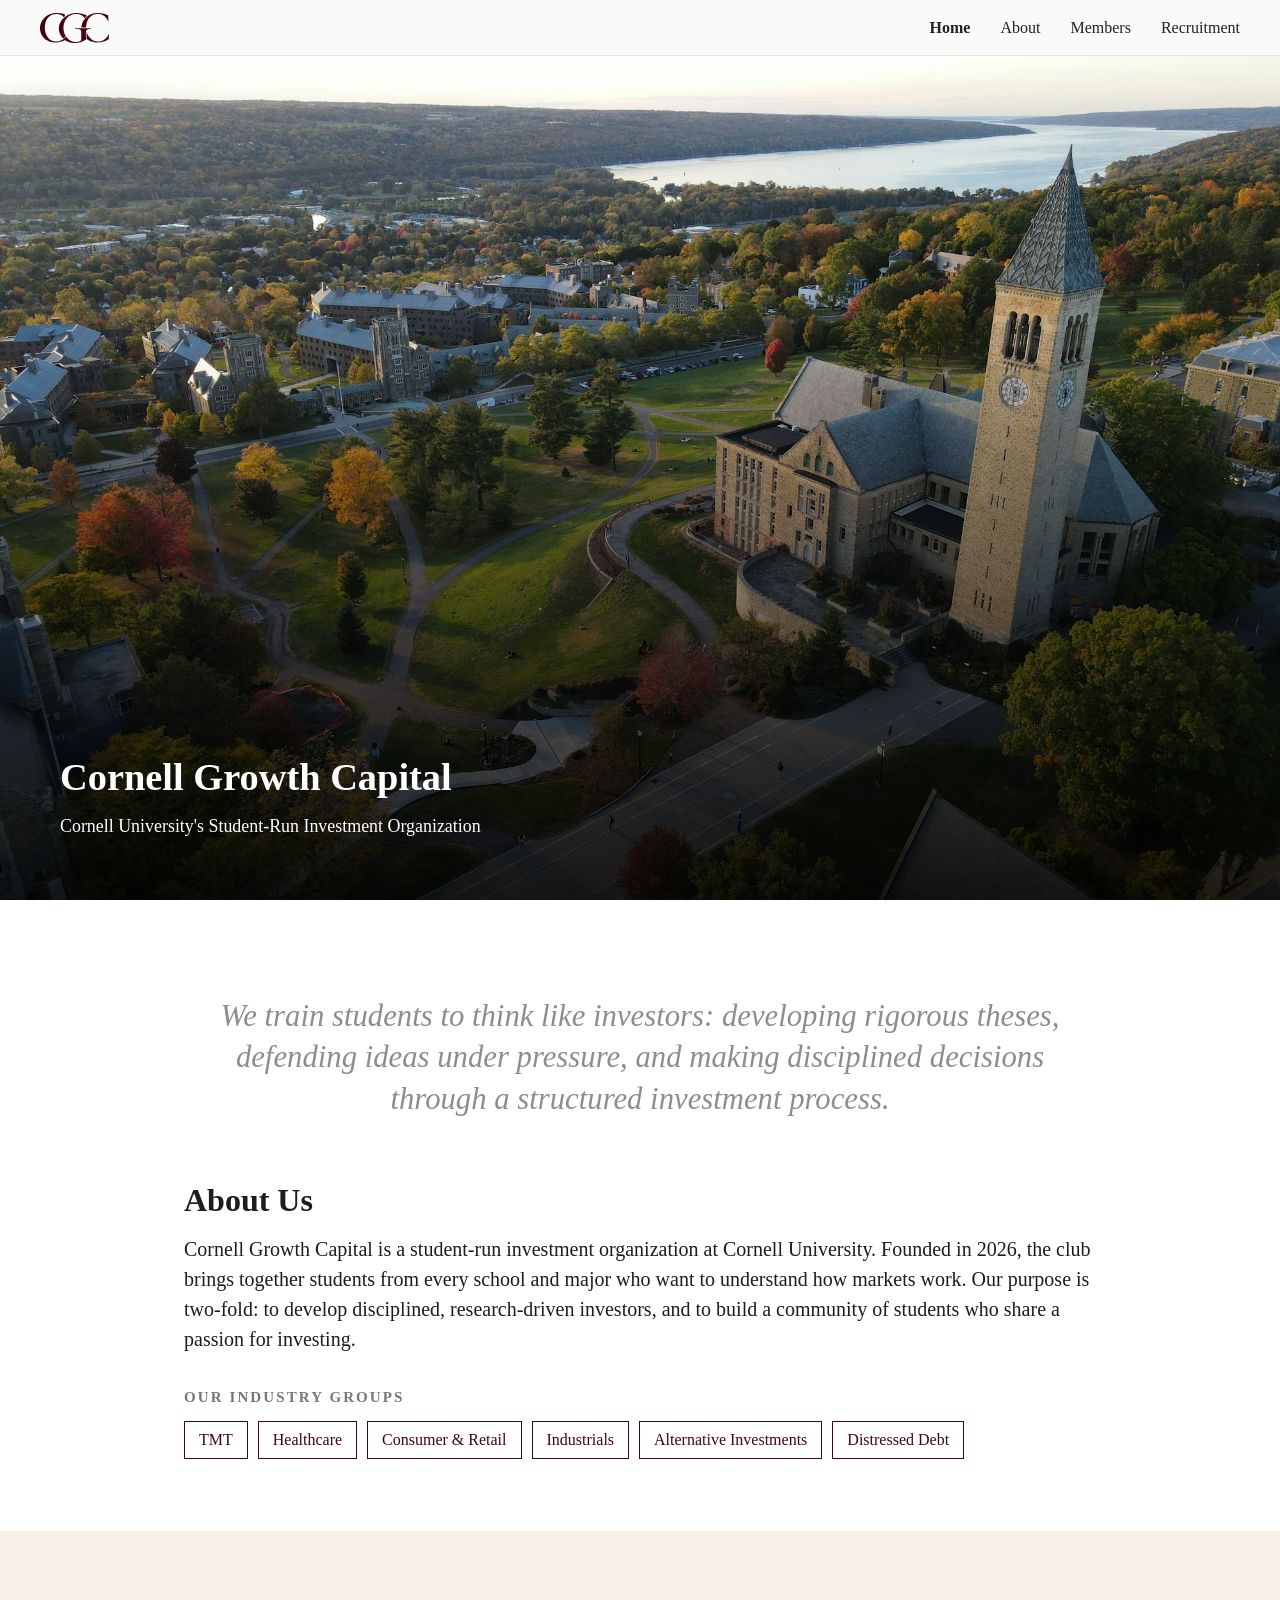
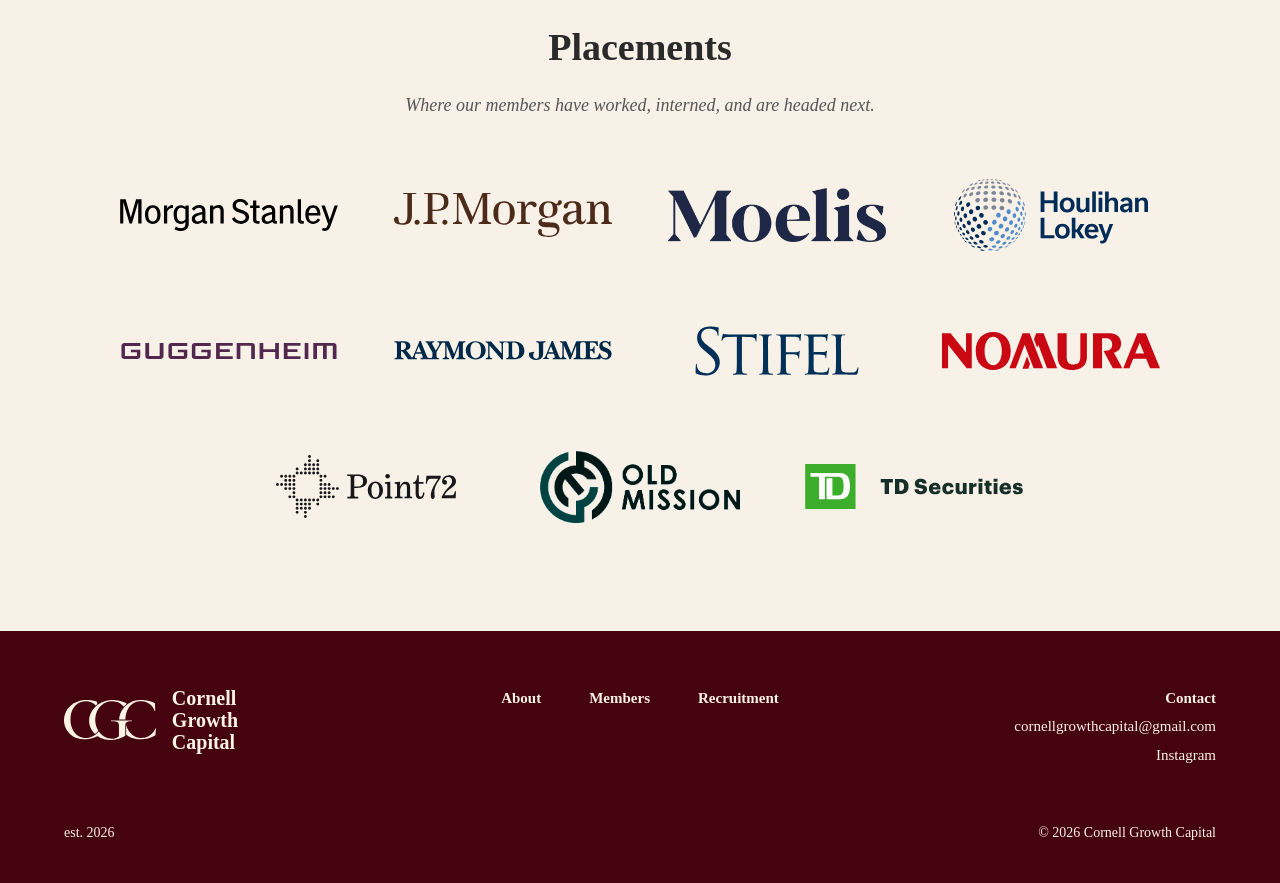
==== index.html @ 657f3362 "Add Nomura, Raymond James and Stifel to placements; center the last logo row Co-Authored-By: Claude " ====
<!doctype html>
<html lang="en">
<head>
  <meta charset="utf-8">
  <meta name="viewport" content="width=device-width, initial-scale=1">
  <title>Cornell Growth Capital</title>
  <meta name="description" content="Cornell Growth Capital is a student-run investment organization at Cornell University.">
  <link rel="icon" href="images/favicon.svg" type="image/svg+xml">
  <link rel="stylesheet" href="styles.css?v=20261026193333">
</head>
<body>
  <a class="skip" href="#main">Skip to content</a>

  <header class="nav">
    <a class="nav-logo" href="#top" aria-label="Cornell Growth Capital home"><img src="images/logo.svg" alt=""></a>
    <button class="nav-toggle" aria-expanded="false" aria-controls="nav-links" aria-label="Menu"><span></span><span></span><span></span></button>
    <nav id="nav-links" aria-label="Primary">
      <a href="#top" aria-current="page">Home</a>
      <a href="#about">About</a>
      <a href="people">Members</a>
      <a href="recruitment">Recruitment</a>
    </nav>
  </header>

  <main id="main">
    <section class="hero">
      <!-- Photo: Will Barkoff / Unsplash -->
      <img src="images/home.jpg" style="object-position: 75% 50%" alt="Aerial view of McGraw Tower and Libe Slope above Cayuga Lake in autumn" fetchpriority="high">
      <div class="hero-text">
        <h1>Cornell Growth Capital</h1>
        <p>Cornell University's Student-Run Investment Organization</p>
      </div>
    </section>

    <section class="intro" id="about">
      <p class="mission">We train students to think like investors: developing rigorous theses, defending ideas under pressure, and making disciplined decisions through a structured investment process.</p>
      <h2>About Us</h2>
      <p>Cornell Growth Capital is a student-run investment organization at Cornell University. Founded in 2026, the club brings together students from every school and major who want to understand how markets work. Our purpose is two-fold: to develop disciplined, research-driven investors, and to build a community of students who share a passion for investing.</p>
      <h3 class="group-label">Our Industry Groups</h3>
      <ul class="group-tags">
        <li>TMT</li>
        <li>Healthcare</li>
        <li>Consumer &amp; Retail</li>
        <li>Industrials</li>
        <li>Alternative Investments</li>
        <li>Distressed Debt</li>
      </ul>
    </section>

    <section class="placements" id="placements">
      <h2 class="section-title">Placements</h2>
      <p class="placements-intro">Where our members have worked, interned, and are headed next.</p>
      <!-- Add a firm: drop its logo in images/firms/ and add an <li> below -->
      <ul class="logo-wall">
        <li><img src="images/firms/morgan-stanley.svg" alt="Morgan Stanley" loading="lazy"></li>
        <li><img src="images/firms/jp-morgan.svg" alt="J.P. Morgan" loading="lazy"></li>
        <li><img src="images/firms/moelis.png" alt="Moelis &amp; Company" loading="lazy"></li>
        <li><img src="images/firms/houlihan-lokey.svg" alt="Houlihan Lokey" loading="lazy"></li>
        <li><img src="images/firms/guggenheim.svg" alt="Guggenheim Partners" loading="lazy"></li>
        <li><img src="images/firms/raymond-james.svg" alt="Raymond James" loading="lazy"></li>
        <li><img src="images/firms/stifel.svg" alt="Stifel" loading="lazy" style="max-height: 52px"></li>
        <li><img src="images/firms/nomura.svg" alt="Nomura" loading="lazy"></li>
        <li><img src="images/firms/point72.svg" alt="Point72" loading="lazy"></li>
        <li><img src="images/firms/old-mission.png" alt="Old Mission" loading="lazy"></li>
        <li><img src="images/firms/td-securities.svg" alt="TD Securities" loading="lazy"></li>
      </ul>
    </section>
  </main>

  <footer class="footer">
    <div class="footer-top">
      <a class="footer-brand" href="./"><img src="images/logo-light.svg" alt=""><span>Cornell<br>Growth<br>Capital</span></a>
      <nav class="footer-links" aria-label="Footer">
        <a href="#about">About</a>
        <a href="people">Members</a>
        <a href="recruitment">Recruitment</a>
      </nav>
      <div class="footer-col">
        <a href="mailto:cornellgrowthcapital@gmail.com">Contact</a>
        <a href="mailto:cornellgrowthcapital@gmail.com">cornellgrowthcapital@gmail.com</a>
        <a href="https://www.instagram.com/cornellgrowthcapital/" target="_blank" rel="noopener">Instagram</a>
      </div>
    </div>
    <div class="footer-bottom"><span>est. 2026</span><span>&copy; 2026 Cornell Growth Capital</span></div>
  </footer>

  <script src="main.js?v=20261026193333"></script>
</body>
</html>
---- styles.css ----
:root {
  --brand: #45030f;
  --brand-hover: #6b0f22;
  --cream: #fcf3e4;
  --ink: #1d1d1d;
  --grey: #8d8d8d;
  --line: #e6e4e1;
  --tint: #f3f2f0;
  --stripe: #f8eeed;
  --serif: "Palatino Linotype", "Book Antiqua", Palatino, "URW Palladio L", Georgia, serif;
  --nav-h: 56px;
}

*, *::before, *::after { box-sizing: border-box; }

html { scroll-behavior: smooth; }

body {
  margin: 0;
  padding-top: var(--nav-h);
  background: #fff;
  color: var(--ink);
  font: 18px/1.5 var(--serif);
  -webkit-font-smoothing: antialiased;
}

img { display: block; max-width: 100%; }
a { color: inherit; }
a:focus-visible, button:focus-visible, summary:focus-visible { outline: 2px solid var(--brand); outline-offset: 3px; }

.skip { position: absolute; left: -999px; top: 8px; z-index: 100; background: #fff; padding: 8px 14px; }
.skip:focus { left: 8px; }

/* ---------- Nav ---------- */
.nav {
  position: fixed; inset: 0 0 auto 0; z-index: 50;
  height: var(--nav-h);
  display: flex; align-items: center; justify-content: space-between;
  padding: 0 40px;
  background: rgba(250, 250, 250, 0.97);
  border-bottom: 1px solid var(--line);
}
.nav-logo img { width: auto; height: 30px; }
.nav nav { display: flex; gap: 30px; }
.nav nav a { text-decoration: none; font-size: 16px; color: #222; }
.nav nav a:hover { color: var(--brand); }
.nav nav a[aria-current="page"] { font-weight: 700; }
.nav-toggle { display: none; }

/* ---------- Hero ---------- */
.hero {
  position: relative;
  height: calc(100vh - var(--nav-h));
  height: calc(100svh - var(--nav-h));
  min-height: 520px;
  overflow: hidden;
  background: #222;
  color: #fff;
}
.hero > img { position: absolute; inset: 0; width: 100%; height: 100%; object-fit: cover; }
.hero::after {
  content: ""; position: absolute; inset: 0;
  background: linear-gradient(to top, rgba(0,0,0,.82) 0%, rgba(0,0,0,.45) 35%, rgba(0,0,0,0) 65%);
}
.hero-text { position: absolute; left: 60px; right: 60px; bottom: 60px; z-index: 1; }
.hero h1 { margin: 0 0 14px; font-size: clamp(30px, 3vw, 42px); line-height: 1.15; }
.hero p { margin: 0; max-width: 1080px; font-size: clamp(16px, 1.4vw, 20px); line-height: 1.5; }

.photo-credit { position: absolute; z-index: 1; right: 12px; bottom: 8px; font-size: 11px; color: rgba(255,255,255,.6); text-decoration: none; }
.photo-credit:hover { color: #fff; }

/* ---------- Home intro ---------- */
.intro { max-width: 960px; margin: 96px auto 72px; padding: 0 24px; }
.intro .mission {
  margin: 0; text-align: center;
  font-style: italic; font-size: clamp(22px, 2.4vw, 32px); line-height: 1.35;
  color: var(--grey);
}
.intro h2 { margin: 56px 0 10px; font-size: 32px; }
.intro p:not(.mission) { margin: 0; font-size: 20px; }

/* Industry group tags under About Us */
.group-label { margin: 32px 0 12px; font-size: 15px; letter-spacing: .14em; text-transform: uppercase; color: #777; }
.group-tags { display: flex; flex-wrap: wrap; gap: 10px; margin: 0; padding: 0; list-style: none; }
.group-tags li { padding: 6px 14px; border: 1px solid var(--brand); color: var(--brand); font-size: 16px; }

/* ---------- Generic sections ---------- */
.section { max-width: 1040px; margin: 0 auto; padding: 72px 24px; }
.section-title { margin: 0 0 44px; text-align: center; font-size: clamp(28px, 3vw, 38px); color: #2a2a2a; }

/* ---------- People ---------- */
.people { display: flex; flex-wrap: wrap; justify-content: center; gap: 44px 64px; max-width: 728px; margin: 0 auto; padding: 0; list-style: none; text-align: center; }
.people li { width: 200px; }
.people img { width: 200px; height: 200px; object-fit: cover; }
.people h3 { margin: 0 0 2px; font-size: 18px; }

/* Hover card: the info panel turns maroon and slides up over the photo */
.card-info { position: relative; padding: 12px 8px 10px; background: #fff; transition: background .3s, color .3s; }
.card-more {
  position: absolute; left: 0; right: 0; bottom: 100%;
  max-height: 0; overflow: hidden;
  background: var(--brand); transition: max-height .35s ease;
}
.people li:hover .card-info, .people li:focus-within .card-info { background: var(--brand); color: var(--cream); }
.people li:hover .card-more, .people li:focus-within .card-more { max-height: 240px; }
.people .card-meta { margin: 14px 8px 0; color: var(--cream); }
.read-more {
  margin: 12px 0 8px; padding: 2px 4px;
  background: none; border: 0; cursor: pointer;
  color: var(--cream); font: italic 15px var(--serif); letter-spacing: .02em;
}
.read-more span { display: inline-block; transition: transform .2s; }
.read-more:hover span { transform: translateX(4px); }
@media (hover: none) {
  .card-info { display: flex; flex-direction: column; }
  .card-more { position: static; order: 3; max-height: none; background: none; }
  .people li:hover .card-info { background: #fff; color: inherit; }
  .read-more { margin: 4px 0 0; color: var(--brand); }
}

/* Industry groups: one column per group, names listed under each */
.groups { display: grid; grid-template-columns: repeat(3, 1fr); gap: 40px 32px; max-width: 900px; margin: 0 auto; text-align: center; }
.groups h3 { margin: 0 0 12px; padding-bottom: 10px; border-bottom: 1px solid var(--line); font-size: 20px; line-height: 1.25; }
.groups ul { margin: 0; padding: 0; list-style: none; font-size: 16px; line-height: 1.8; }
.groups .tbd { color: #999; font-style: italic; }

/* Read More bio pop-up */
.bio-dialog {
  width: calc(100% - 32px); max-width: 560px; padding: 0; border: 0;
  background: #fff; color: var(--ink); font-family: var(--serif); text-align: center;
}
.bio-dialog::backdrop { background: rgba(20, 3, 8, .65); }
.bio-body { padding: 48px 40px 40px; }
.bio-dialog img { width: 200px; height: 200px; margin: 0 auto 22px; border-radius: 50%; object-fit: cover; }
.bio-dialog h2 { margin: 0; font-size: 28px; }
.bio-role { margin: 4px 0 0; color: var(--brand); font-size: 17px; }
.bio-meta { margin: 2px 0 0; color: #555; font-size: 15px; }
.bio-role:empty, .bio-meta:empty { display: none; }
.bio-text { margin: 22px 0 30px; font-size: 17px; line-height: 1.6; }
.bio-dialog .btn { margin: 0 auto; width: 260px; border: 0; cursor: pointer; font-family: var(--serif); font-size: 16px; }
.people p { margin: 0; font-size: 14px; line-height: 1.35; }

.people-sm { max-width: 784px; gap: 36px 48px; }
.people-sm li { width: 160px; }
.people-sm img { width: 160px; height: 160px; }

/* ---------- Recruitment ---------- */
.pathways { max-width: 860px; margin: 0 auto; }
.pathways p { margin: 0; font-size: 20px; }
.btn {
  display: block; width: 420px; max-width: 100%;
  margin: 34px auto 56px; padding: 15px 20px;
  background: var(--brand); color: var(--cream); text-align: center; text-decoration: none;
  font-size: 15px; font-weight: 700;
  transition: background .2s;
}
.btn:hover { background: var(--brand-hover); }

.schedule { width: 100%; max-width: 780px; margin: 0 auto; border-collapse: collapse; font-size: 15px; font-weight: 700; }
.schedule td { padding: 12px 16px; }
.schedule tr:nth-child(even) { background: var(--stripe); }
.note { max-width: 640px; margin: 28px auto 0; font-size: 14px; font-style: italic; color: #444; }

/* ---------- Home: placements + firm logo spots ---------- */
#about, #placements { scroll-margin-top: calc(var(--nav-h) + 24px); }
/* 4 per row; a short last row stays centred */
.logo-wall { display: flex; flex-wrap: wrap; justify-content: center; gap: 40px 56px; max-width: 1040px; margin: 0 auto; padding: 0; list-style: none; }
.logo-wall li { display: flex; align-items: center; justify-content: center; width: calc((100% - 3 * 56px) / 4); height: 96px; }
.logo-wall img { max-width: 100%; max-height: 72px; object-fit: contain; }
.placements { padding: 88px 24px 96px; background: #f7f1e8; }
.placements-intro { margin: -28px 0 48px; text-align: center; font-style: italic; color: #555; }

/* ---------- Footer ---------- */
.footer { background: var(--brand); color: var(--cream); padding: 56px 64px 40px; }
.footer a { text-decoration: none; }
.footer a:hover { text-decoration: underline; }
/* logo left, page links centred, contact right */
.footer-top { display: grid; grid-template-columns: 1fr auto 1fr; align-items: start; gap: 40px; }
.footer-brand { display: flex; align-items: center; gap: 16px; justify-self: start; font-size: 20px; font-weight: 700; line-height: 1.1; }
.footer-brand img { width: auto; height: 40px; }
.footer-links { display: flex; gap: 48px; font-size: 15px; font-weight: 700; }
.footer-col { display: flex; flex-direction: column; align-items: flex-end; gap: 6px; justify-self: end; font-size: 15px; }
.footer-col a:first-child { font-weight: 700; }
.footer-bottom { display: flex; justify-content: space-between; margin-top: 56px; font-size: 14px; }

/* ---------- Mobile ---------- */
@media (max-width: 800px) {
  .nav { padding: 0 16px; }
  .nav-toggle {
    display: flex; flex-direction: column; gap: 5px;
    padding: 10px; background: none; border: 0; cursor: pointer;
  }
  .nav-toggle span { width: 22px; height: 2px; background: #222; transition: transform .2s, opacity .2s; }
  .nav nav {
    position: absolute; top: var(--nav-h); left: 0; right: 0;
    flex-direction: column; gap: 0;
    background: #fafafa; border-bottom: 1px solid var(--line);
    display: none;
  }
  .nav nav a { padding: 14px 16px; border-top: 1px solid var(--line); }
  .nav-open .nav nav { display: flex; }
  .nav-open .nav-toggle span:nth-child(1) { transform: translateY(7px) rotate(45deg); }
  .nav-open .nav-toggle span:nth-child(2) { opacity: 0; }
  .nav-open .nav-toggle span:nth-child(3) { transform: translateY(-7px) rotate(-45deg); }

  .hero-text { left: 16px; right: 16px; bottom: 36px; }
  .intro { margin: 64px auto 72px; padding: 0 16px; }
  .section { padding: 56px 16px; }


  .people { gap: 32px 20px; }
  .people li { width: calc(50% - 10px); max-width: 160px; }
  .people img { width: 100%; height: auto; aspect-ratio: 1; }
  .placements { padding: 64px 16px 72px; }
  .logo-wall { gap: 28px 24px; }
  .logo-wall li { width: calc(50% - 12px); height: 64px; }
  .logo-wall img { max-height: 52px; }

  .groups { grid-template-columns: repeat(2, 1fr); gap: 32px 16px; }
  .footer { padding: 44px 16px 32px; }
  .footer-top { grid-template-columns: 1fr; gap: 28px; }
  .footer-links { gap: 28px; }
  .footer-col { align-items: flex-start; justify-self: start; }
  .footer-bottom { flex-direction: column; gap: 6px; margin-top: 40px; }
}

@media (prefers-reduced-motion: reduce) {
  html { scroll-behavior: auto; }
  *, *::before, *::after { transition: none !important; }
}
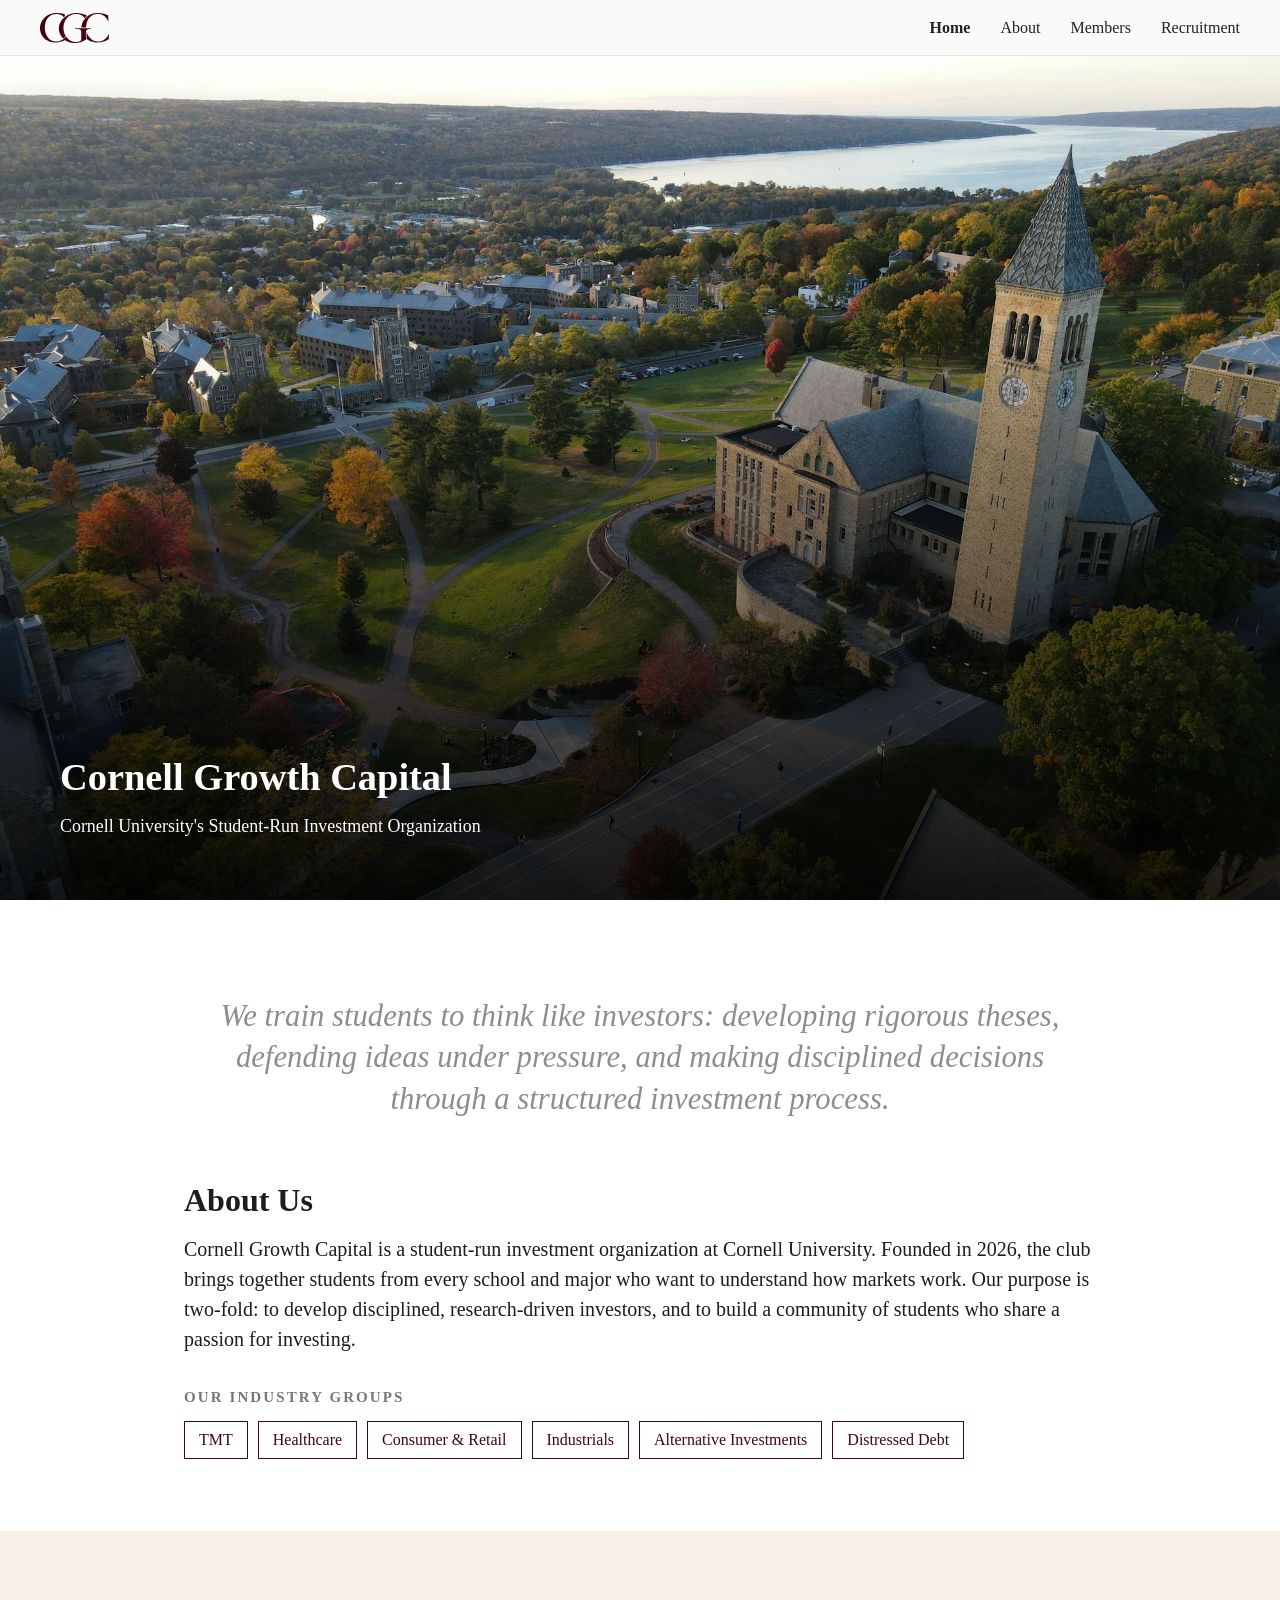
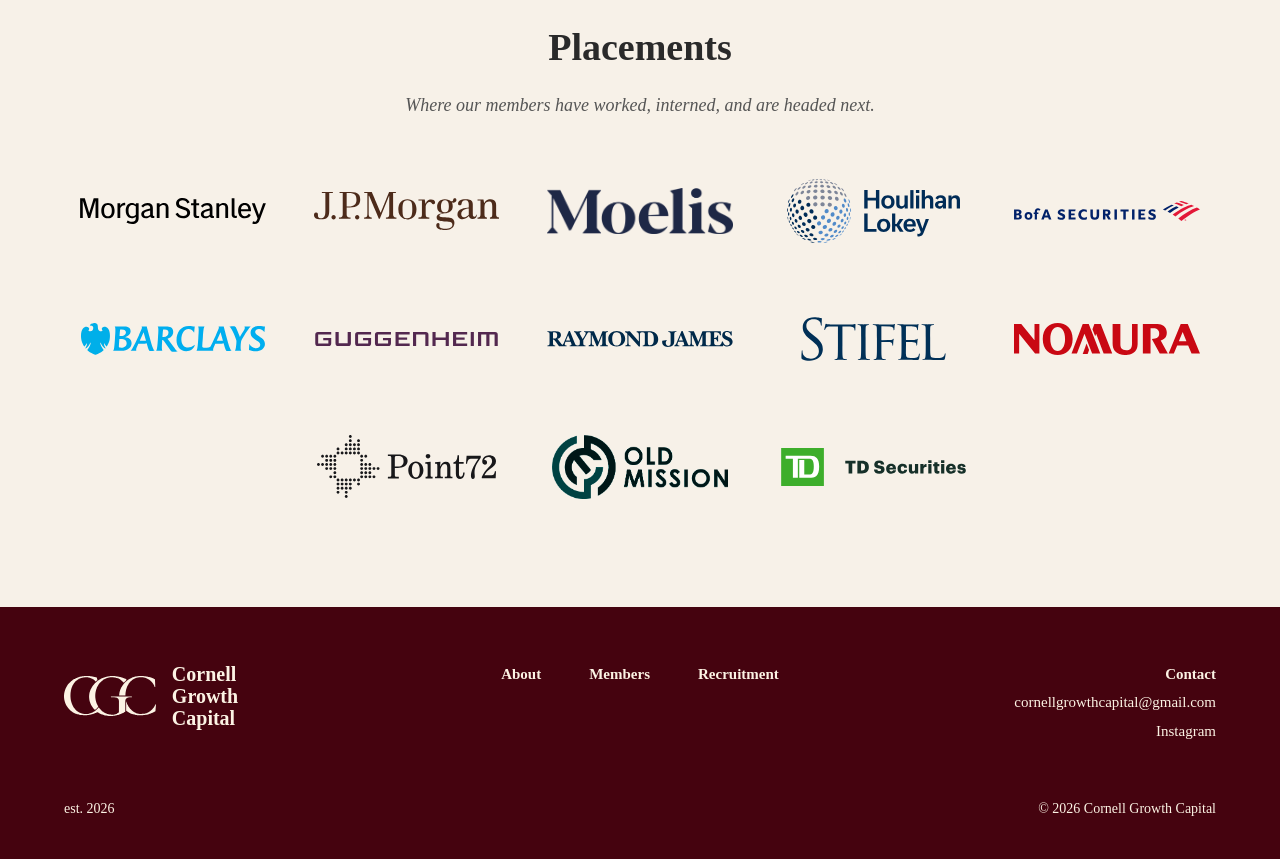
==== commit 292e186f: "Add BofA Securities and Barclays to placements; five logos per row Co-Authored-By: Claude Opus 5.5 (" ====
--- a/index.html
+++ b/index.html
@@ -6,7 +6,7 @@
   <title>Cornell Growth Capital</title>
   <meta name="description" content="Cornell Growth Capital is a student-run investment organization at Cornell University.">
   <link rel="icon" href="images/favicon.svg" type="image/svg+xml">
-  <link rel="stylesheet" href="styles.css?v=20261026193333">
+  <link rel="stylesheet" href="styles.css?v=20261026193442">
 </head>
 <body>
   <a class="skip" href="#main">Skip to content</a>
@@ -56,9 +56,11 @@
         <li><img src="images/firms/jp-morgan.svg" alt="J.P. Morgan" loading="lazy"></li>
         <li><img src="images/firms/moelis.png" alt="Moelis &amp; Company" loading="lazy"></li>
         <li><img src="images/firms/houlihan-lokey.svg" alt="Houlihan Lokey" loading="lazy"></li>
+        <li><img src="images/firms/bofa-securities.svg" alt="BofA Securities" loading="lazy"></li>
+        <li><img src="images/firms/barclays.svg" alt="Barclays" loading="lazy"></li>
         <li><img src="images/firms/guggenheim.svg" alt="Guggenheim Partners" loading="lazy"></li>
         <li><img src="images/firms/raymond-james.svg" alt="Raymond James" loading="lazy"></li>
-        <li><img src="images/firms/stifel.svg" alt="Stifel" loading="lazy" style="max-height: 52px"></li>
+        <li><img src="images/firms/stifel.svg" alt="Stifel" loading="lazy" style="max-height: 46px"></li>
         <li><img src="images/firms/nomura.svg" alt="Nomura" loading="lazy"></li>
         <li><img src="images/firms/point72.svg" alt="Point72" loading="lazy"></li>
         <li><img src="images/firms/old-mission.png" alt="Old Mission" loading="lazy"></li>
@@ -84,6 +86,6 @@
     <div class="footer-bottom"><span>est. 2026</span><span>&copy; 2026 Cornell Growth Capital</span></div>
   </footer>
 
-  <script src="main.js?v=20261026193333"></script>
+  <script src="main.js?v=20261026193442"></script>
 </body>
 </html>
--- a/styles.css
+++ b/styles.css
@@ -163,10 +163,10 @@
 
 /* ---------- Home: placements + firm logo spots ---------- */
 #about, #placements { scroll-margin-top: calc(var(--nav-h) + 24px); }
-/* 4 per row; a short last row stays centred */
-.logo-wall { display: flex; flex-wrap: wrap; justify-content: center; gap: 40px 56px; max-width: 1040px; margin: 0 auto; padding: 0; list-style: none; }
-.logo-wall li { display: flex; align-items: center; justify-content: center; width: calc((100% - 3 * 56px) / 4); height: 96px; }
-.logo-wall img { max-width: 100%; max-height: 72px; object-fit: contain; }
+/* 5 per row; a short last row stays centred */
+.logo-wall { display: flex; flex-wrap: wrap; justify-content: center; gap: 40px 48px; max-width: 1120px; margin: 0 auto; padding: 0; list-style: none; }
+.logo-wall li { display: flex; align-items: center; justify-content: center; width: calc((100% - 4 * 48px) / 5); height: 88px; }
+.logo-wall img { max-width: 100%; max-height: 64px; object-fit: contain; }
 .placements { padding: 88px 24px 96px; background: #f7f1e8; }
 .placements-intro { margin: -28px 0 48px; text-align: center; font-style: italic; color: #555; }
 
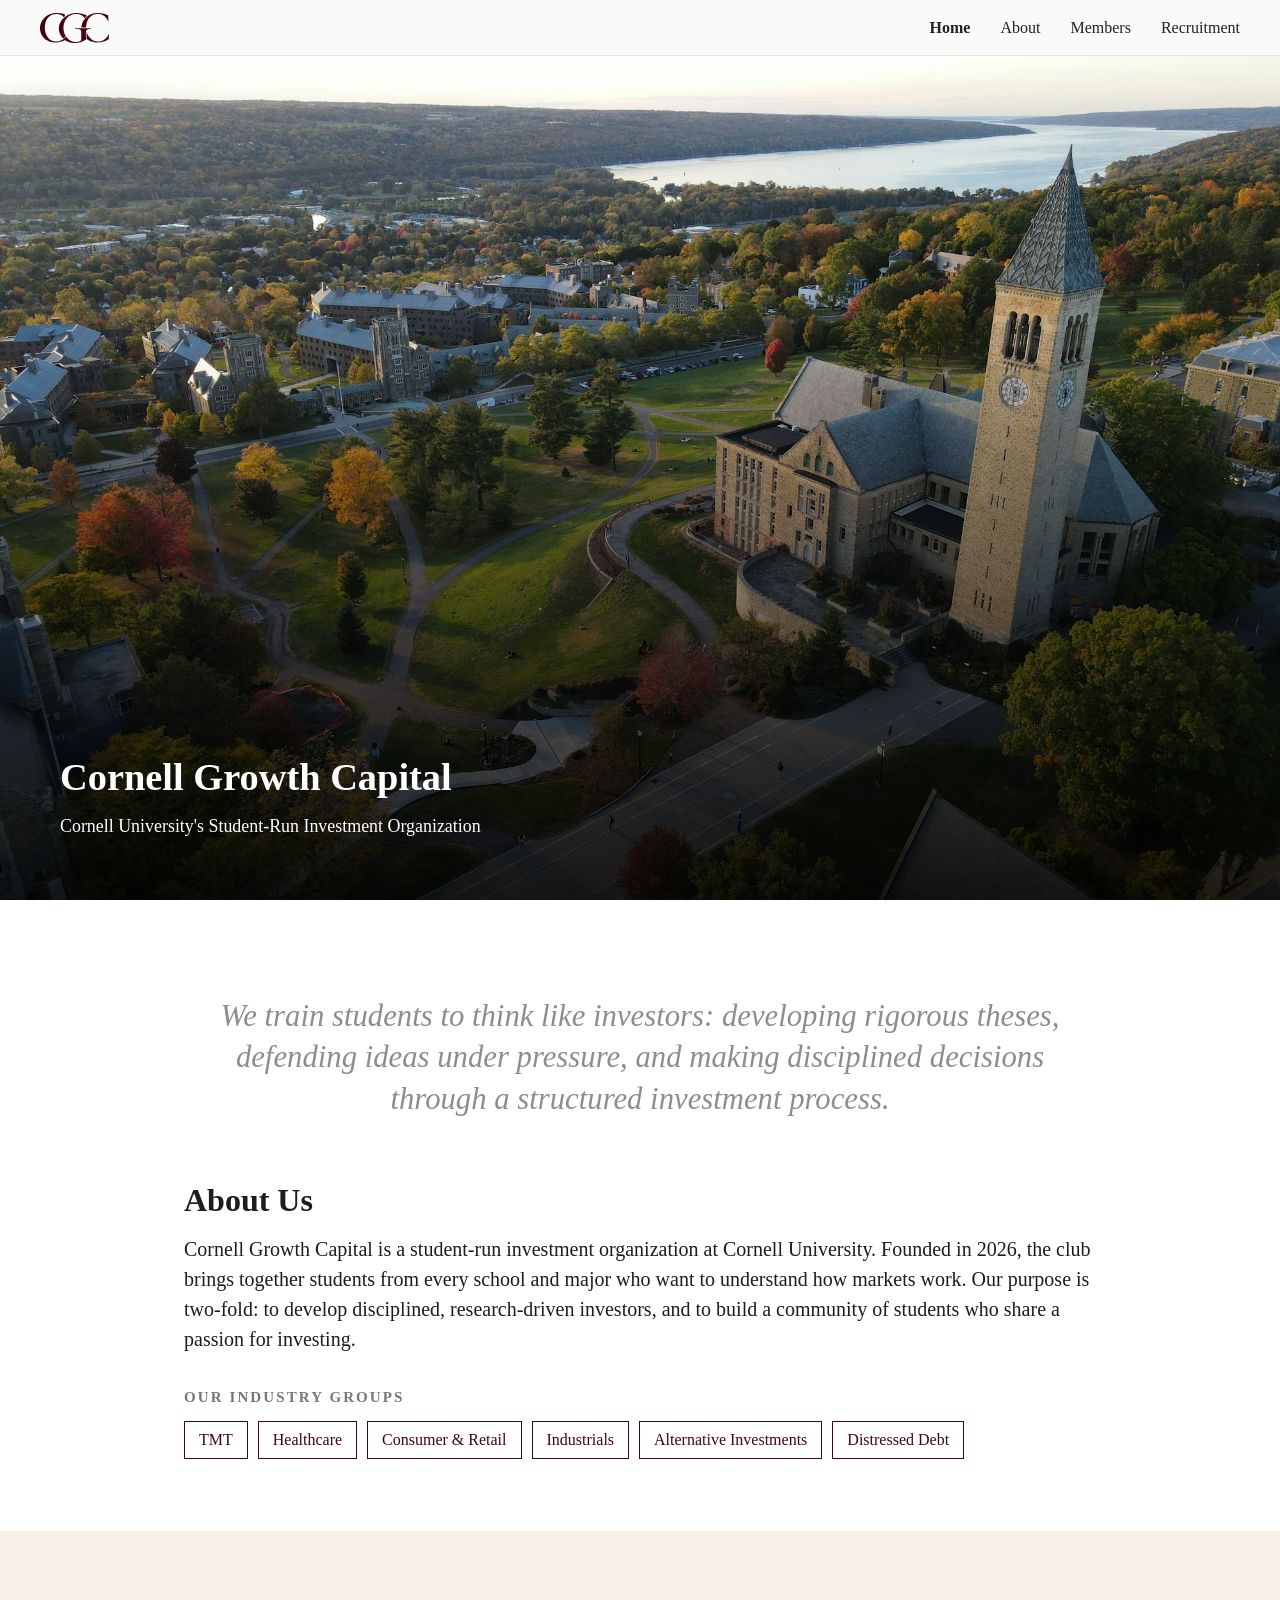
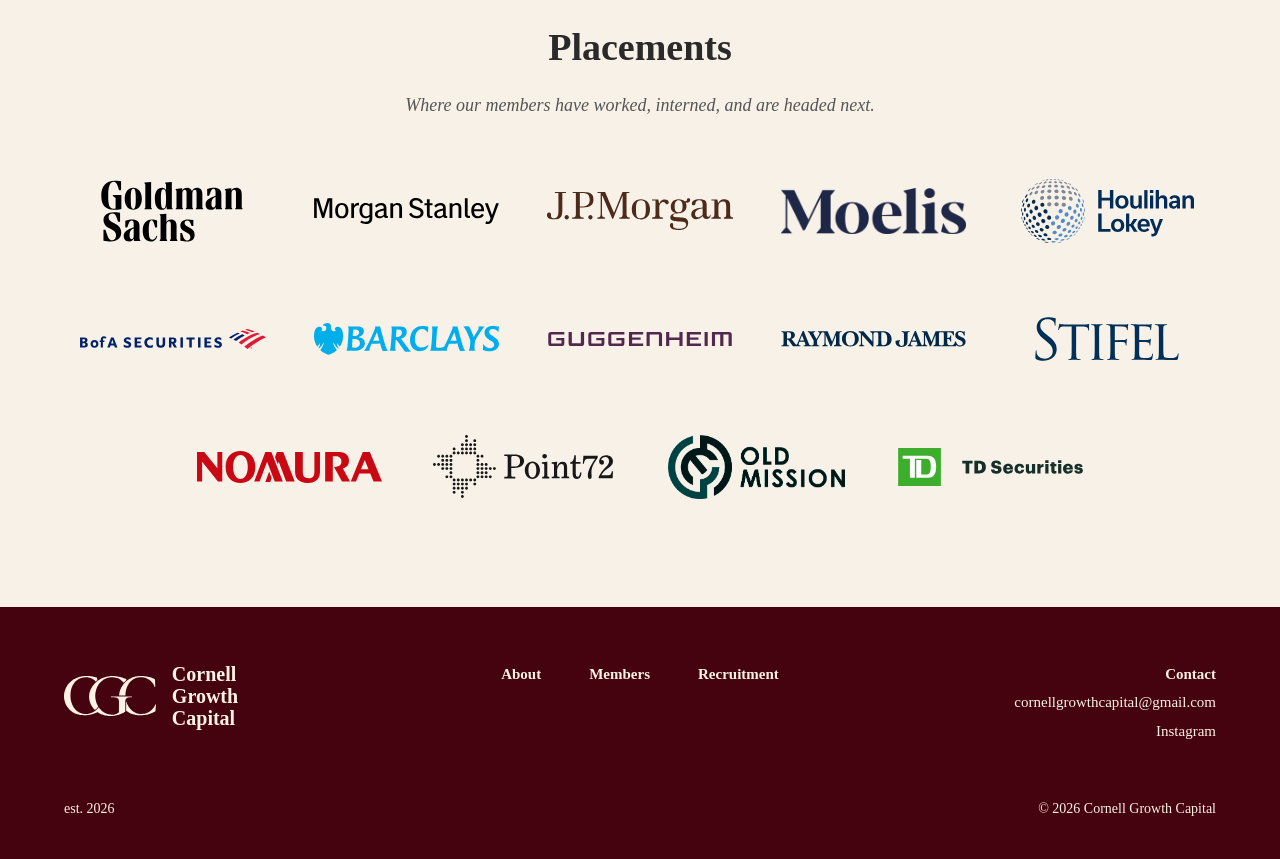
==== commit d51dfc3a: "Add Goldman Sachs to placements Co-Authored-By: Claude Opus 5.5 (1M context) <noreply@anthropic.com>" ====
--- a/index.html
+++ b/index.html
@@ -52,6 +52,7 @@
       <p class="placements-intro">Where our members have worked, interned, and are headed next.</p>
       <!-- Add a firm: drop its logo in images/firms/ and add an <li> below -->
       <ul class="logo-wall">
+        <li><img src="images/firms/goldman-sachs.svg" alt="Goldman Sachs" loading="lazy"></li>
         <li><img src="images/firms/morgan-stanley.svg" alt="Morgan Stanley" loading="lazy"></li>
         <li><img src="images/firms/jp-morgan.svg" alt="J.P. Morgan" loading="lazy"></li>
         <li><img src="images/firms/moelis.png" alt="Moelis &amp; Company" loading="lazy"></li>
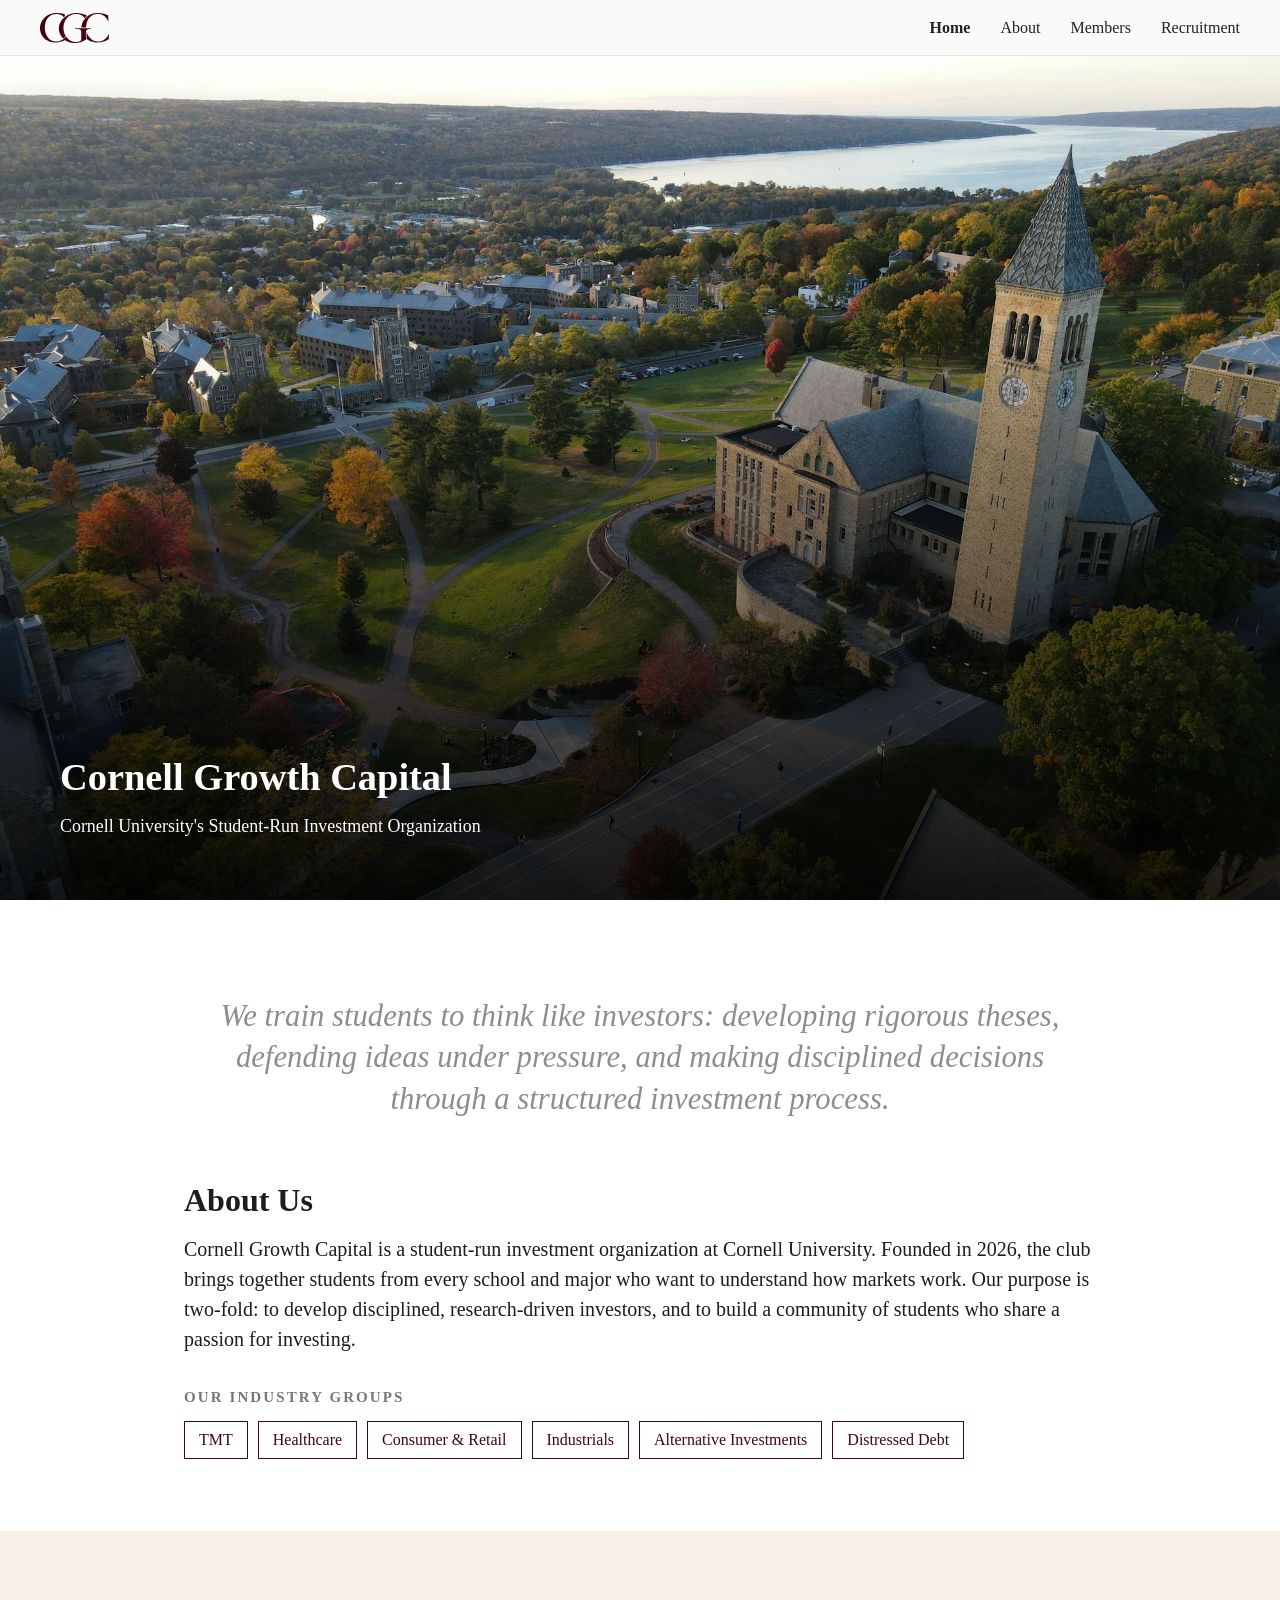
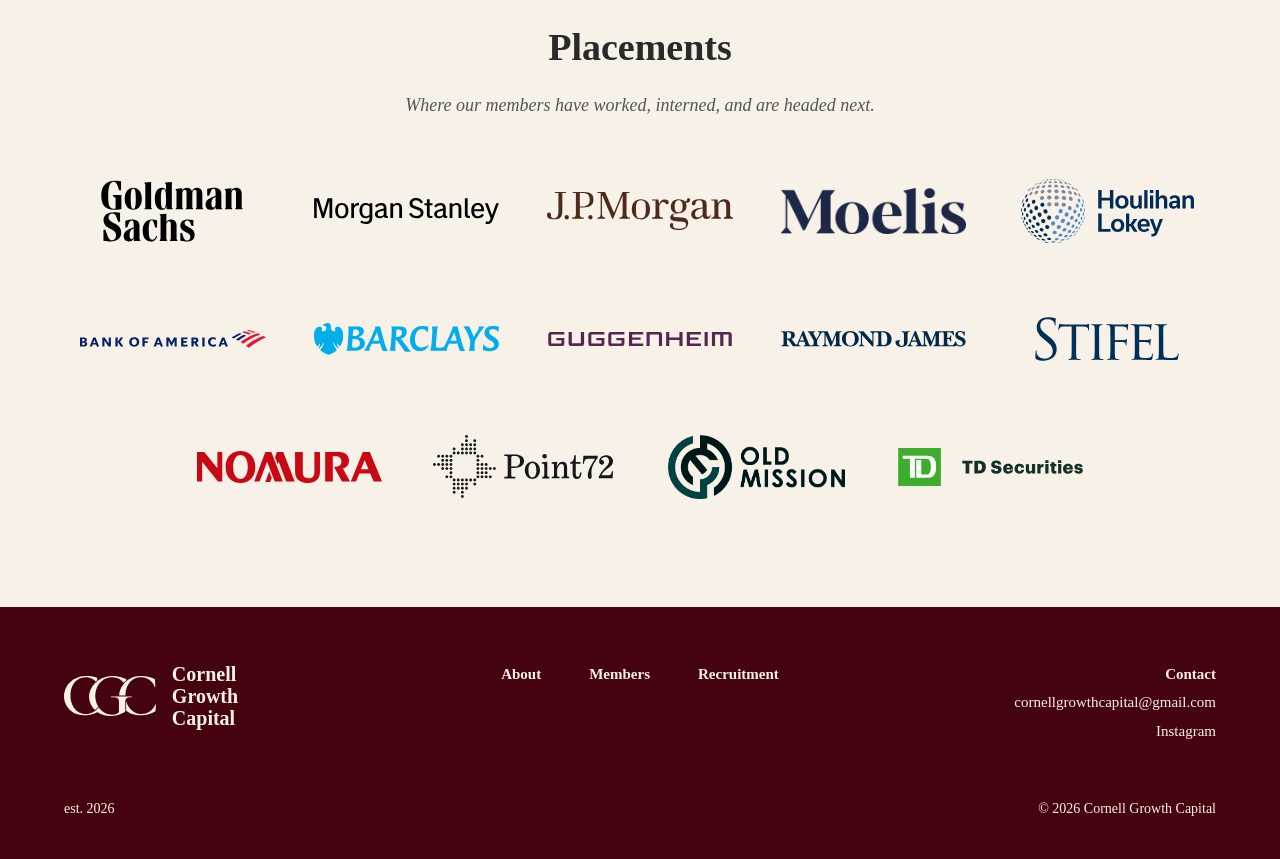
==== commit 37372a19: "Use the Bank of America logo instead of BofA Securities Co-Authored-By: Claude Opus 5.5 (1M context)" ====
--- a/index.html
+++ b/index.html
@@ -57,7 +57,7 @@
         <li><img src="images/firms/jp-morgan.svg" alt="J.P. Morgan" loading="lazy"></li>
         <li><img src="images/firms/moelis.png" alt="Moelis &amp; Company" loading="lazy"></li>
         <li><img src="images/firms/houlihan-lokey.svg" alt="Houlihan Lokey" loading="lazy"></li>
-        <li><img src="images/firms/bofa-securities.svg" alt="BofA Securities" loading="lazy"></li>
+        <li><img src="images/firms/bank-of-america.svg" alt="Bank of America" loading="lazy"></li>
         <li><img src="images/firms/barclays.svg" alt="Barclays" loading="lazy"></li>
         <li><img src="images/firms/guggenheim.svg" alt="Guggenheim Partners" loading="lazy"></li>
         <li><img src="images/firms/raymond-james.svg" alt="Raymond James" loading="lazy"></li>
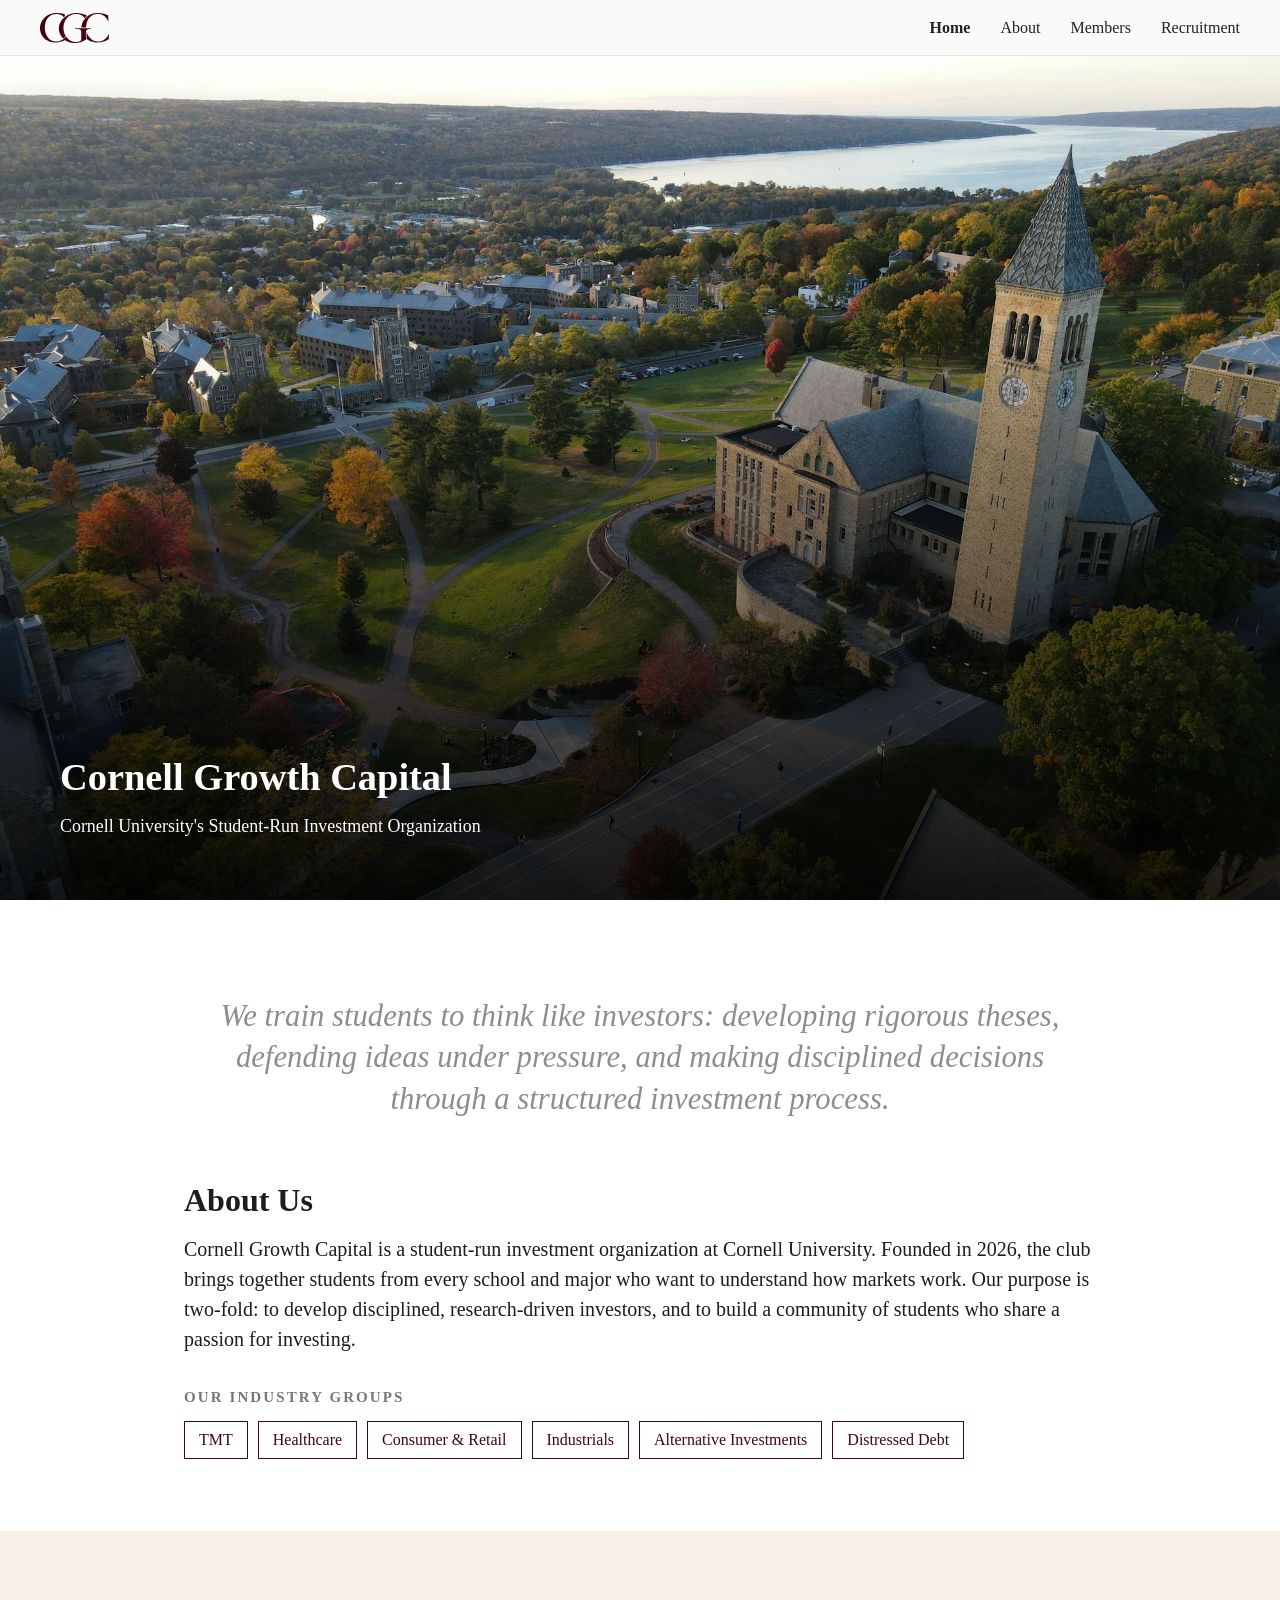
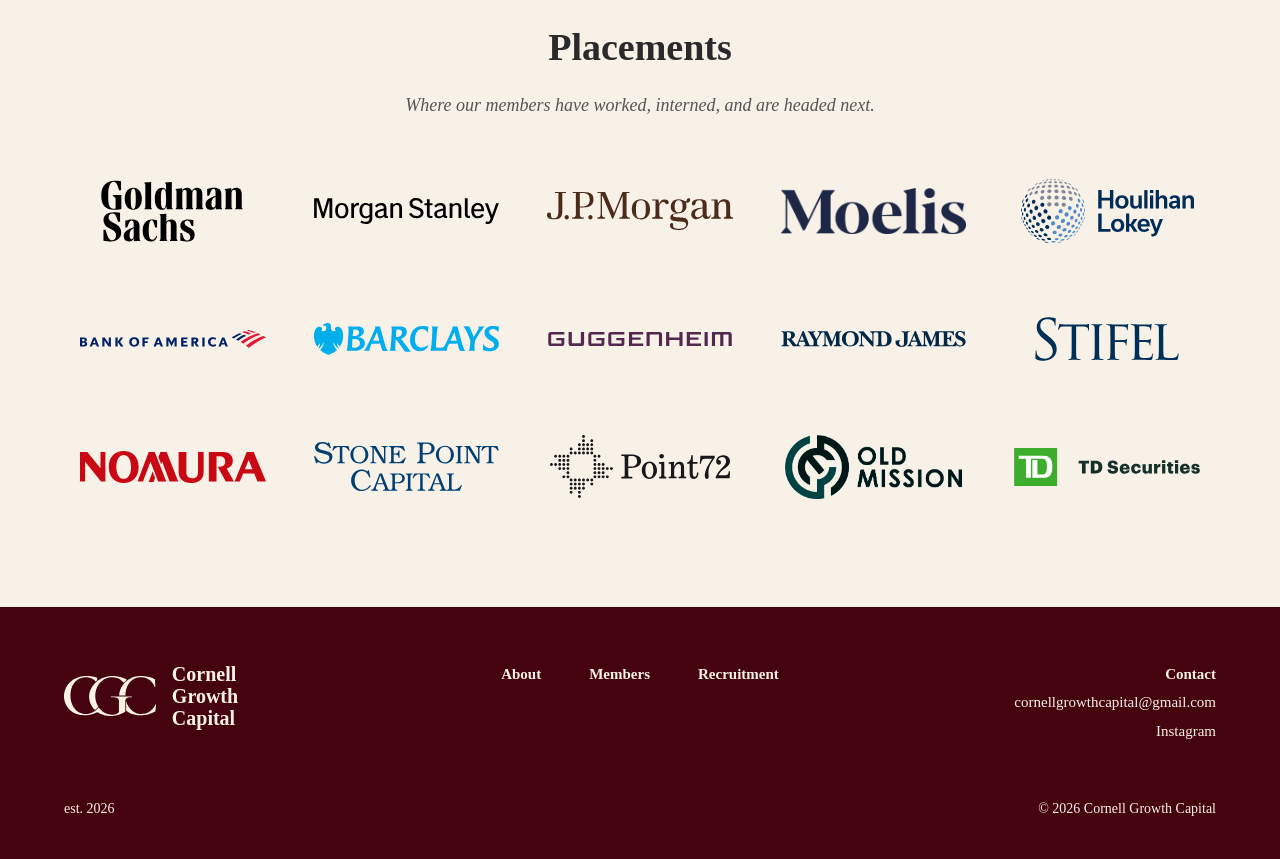
==== commit 488cb124: "Add Stone Point Capital to placements Co-Authored-By: Claude Opus 5.5 (1M context) <noreply@anthropi" ====
--- a/index.html
+++ b/index.html
@@ -63,6 +63,7 @@
         <li><img src="images/firms/raymond-james.svg" alt="Raymond James" loading="lazy"></li>
         <li><img src="images/firms/stifel.svg" alt="Stifel" loading="lazy" style="max-height: 46px"></li>
         <li><img src="images/firms/nomura.svg" alt="Nomura" loading="lazy"></li>
+        <li><img src="images/firms/stone-point.svg" alt="Stone Point Capital" loading="lazy"></li>
         <li><img src="images/firms/point72.svg" alt="Point72" loading="lazy"></li>
         <li><img src="images/firms/old-mission.png" alt="Old Mission" loading="lazy"></li>
         <li><img src="images/firms/td-securities.svg" alt="TD Securities" loading="lazy"></li>
